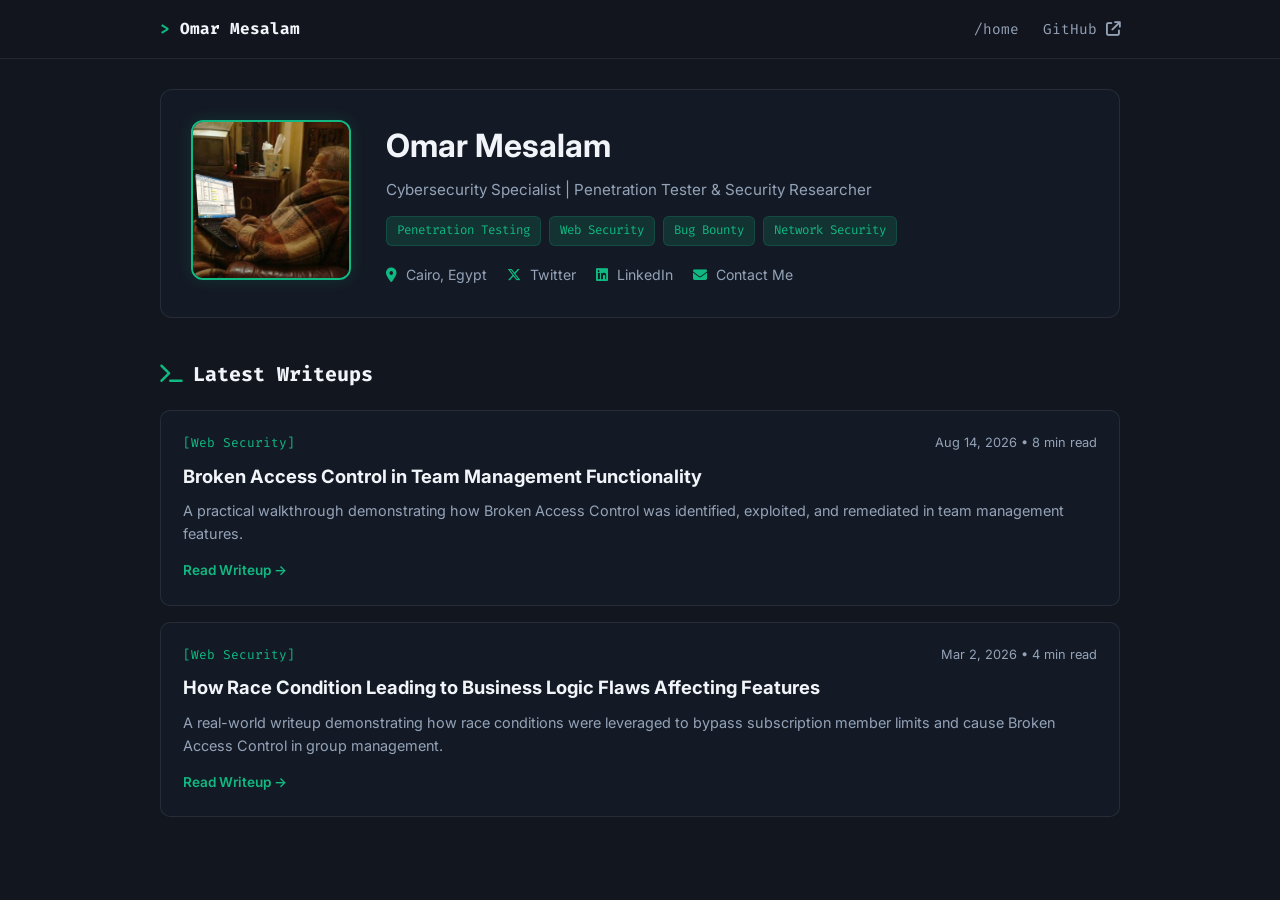
==== index.html @ b5e9a9a2 "Update Twitter link text in index.html" ====
<!DOCTYPE html>
<html lang="en">
<head>
    <meta charset="UTF-8">
    <meta name="viewport" content="width=device-width, initial-scale=1.0">
    <title>Omar Mesalam | Security Research & Writeups</title>
    
    <!-- Fonts -->
    <link rel="preconnect" href="https://fonts.googleapis.com">
    <link rel="preconnect" href="https://fonts.gstatic.com" crossorigin>
    <link href="https://fonts.googleapis.com/css2?family=Fira+Code:wght@400;500&family=Inter:wght@300;400;600;700&display=swap" rel="stylesheet">
    
    <!-- Icons -->
<link rel="stylesheet" href="https://cdnjs.cloudflare.com/ajax/libs/font-awesome/6.5.1/css/all.min.css">    
    <style>
        :root {
            --bg-dark: #12161f;
            --card-bg: rgba(22, 28, 39, 0.85);
            --border-color: rgba(255, 255, 255, 0.08);
            --accent-green: #10b981;
            --accent-glow: rgba(16, 185, 129, 0.15);
            --text-main: #f1f5f9;
            --text-sub: #94a3b8;
            --font-code: 'Fira Code', monospace;
            --font-sans: 'Inter', sans-serif;
        }

        * {
            margin: 0;
            padding: 0;
            box-sizing: border-box;
        }

        body {
            background-color: var(--bg-dark);
            color: var(--text-main);
            font-family: var(--font-sans);
            line-height: 1.6;
            padding-bottom: 50px;
        }

        /* Top Nav */
        .navbar {
            border-bottom: 1px solid var(--border-color);
            padding: 16px 0;
            background: rgba(18, 22, 31, 0.9);
            position: sticky;
            top: 0;
            z-index: 100;
        }

        .nav-container {
            max-width: 1000px;
            margin: 0 auto;
            padding: 0 20px;
            display: flex;
            justify-content: space-between;
            align-items: center;
        }

        .logo {
            font-family: var(--font-code);
            font-weight: 700;
            color: var(--text-main);
            text-decoration: none;
        }

        .logo-accent { color: var(--accent-green); }

        .nav-links a {
            color: var(--text-sub);
            text-decoration: none;
            margin-left: 20px;
            font-family: var(--font-code);
            font-size: 0.9rem;
        }

        .nav-links a:hover { color: var(--accent-green); }

        /* Main Container */
        .container {
            max-width: 1000px;
            margin: 30px auto;
            padding: 0 20px;
        }

        /* Hero Banner Section (القسم العلوي المطلوب) */
        .hero-banner {
            background: var(--card-bg);
            border: 1px solid var(--border-color);
            border-radius: 12px;
            padding: 30px;
            display: flex;
            align-items: center;
            gap: 35px;
            margin-bottom: 40px;
        }

        .hero-avatar-container {
            flex-shrink: 0;
        }

        .hero-avatar {
            width: 160px;
            height: 160px;
            border-radius: 12px;
            object-fit: cover;
            border: 2px solid var(--accent-green);
            box-shadow: 0 0 15px var(--accent-glow);
        }

        .hero-info {
            flex-grow: 1;
        }

        .hero-name {
            font-size: 2rem;
            font-weight: 700;
            color: var(--text-main);
            margin-bottom: 6px;
        }

        .hero-sub {
            color: var(--text-sub);
            font-size: 0.95rem;
            margin-bottom: 14px;
        }

        .tags-wrapper {
            display: flex;
            gap: 8px;
            flex-wrap: wrap;
            margin-bottom: 18px;
        }

        .tech-tag {
            background: var(--accent-glow);
            color: var(--accent-green);
            border: 1px solid rgba(16, 185, 129, 0.2);
            padding: 4px 10px;
            border-radius: 6px;
            font-size: 0.78rem;
            font-family: var(--font-code);
        }

        .hero-contacts {
            display: flex;
            gap: 20px;
            flex-wrap: wrap;
            font-size: 0.88rem;
            color: var(--text-sub);
        }

        .hero-contacts a {
            color: var(--text-sub);
            text-decoration: none;
        }

        .hero-contacts a:hover { color: var(--accent-green); }
        .hero-contacts i { color: var(--accent-green); margin-right: 5px; }

        /* Recent Writeups Section */
        .section-title {
            font-size: 1.25rem;
            font-family: var(--font-code);
            margin-bottom: 20px;
            display: flex;
            align-items: center;
            gap: 10px;
        }

        .section-title i { color: var(--accent-green); }

        .posts-grid {
            display: flex;
            flex-direction: column;
            gap: 16px;
        }

        .post-card {
            background: var(--card-bg);
            border: 1px solid var(--border-color);
            border-radius: 10px;
            padding: 22px;
            transition: transform 0.2s, border-color 0.2s;
        }

        .post-card:hover {
            border-color: rgba(16, 185, 129, 0.4);
            transform: translateY(-2px);
        }

        .post-meta {
            display: flex;
            justify-content: space-between;
            font-size: 0.8rem;
            color: var(--text-sub);
            margin-bottom: 8px;
        }

        .badge {
            color: var(--accent-green);
            font-family: var(--font-code);
        }

        .post-title {
            font-size: 1.15rem;
            margin-bottom: 8px;
        }

        .post-title a {
            color: var(--text-main);
            text-decoration: none;
        }

        .post-title a:hover { color: var(--accent-green); }

        .post-excerpt {
            color: var(--text-sub);
            font-size: 0.9rem;
            margin-bottom: 12px;
        }

        .read-more {
            color: var(--accent-green);
            text-decoration: none;
            font-size: 0.85rem;
            font-weight: 600;
        }

        @media (max-width: 768px) {
            .hero-banner {
                flex-direction: column;
                text-align: center;
            }
            .hero-contacts, .tags-wrapper {
                justify-content: center;
            }
        }
    </style>
</head>
<body>

    <!-- Header Navbar -->
    <header class="navbar">
        <div class="nav-container">
            <a href="#" class="logo"><span class="logo-accent">&gt;</span> Omar Mesalam</a>
          <nav class="nav-links">
    <a href="index.html" class="active">/home</a>
    <a href="https://github.com/mesalam-340" target="_blank" rel="noopener noreferrer">
        GitHub <i class="fa-solid fa-arrow-up-right-from-square"></i>
    </a>
</nav>
        </div>
    </header>

    <div class="container">
        
        <!-- Hero Section (مكان الدايرة الحمرا والخطوط) -->
        <section class="hero-banner">
            <!-- الصورة مكان الدايرة الحمرا -->
            <div class="hero-avatar-container">
                <img src="./PhotoForBlog.jpeg" alt="Omar Mesalam" class="hero-avatar">
            </div>

            <!-- الاسم والبيانات مكان الخط العريض والخطوط الصغيره -->
            <div class="hero-info">
                <h1 class="hero-name">Omar Mesalam</h1>
                <p class="hero-sub">Cybersecurity Specialist | Penetration Tester & Security Researcher</p>
                
                <div class="tags-wrapper">
                    <span class="tech-tag">Penetration Testing</span>
                    <span class="tech-tag">Web Security</span>
                    <span class="tech-tag">Bug Bounty</span>
<span class="tech-tag">Network Security</span>                </div>

               <div class="hero-contacts">
    <span><i class="fa-solid fa-location-dot"></i> Cairo, Egypt</span>
    <span><i class="fa-brands fa-x-twitter"></i> <a href="https://x.com/Mesalam_340" target="_blank">Twitter</a></span>
    <span><i class="fa-brands fa-linkedin"></i> <a href="https://www.linkedin.com/in/omarmesalam" target="_blank">LinkedIn</a></span>
    <span><i class="fa-solid fa-envelope"></i> <a href="mailto:omarmeslam2@gmail.com">Contact Me</a></span>
</div>
            </div>
        </section>

      <!-- Writeups Section -->
        <main>
            <h2 class="section-title"><i class="fa-solid fa-terminal"></i> Latest Writeups</h2>
            
            <div class="posts-grid">
                
                <!-- Real Writeup -->
                <article class="post-card">
                    <div class="post-meta">
                        <span class="badge">[Web Security]</span>
                        <span>Aug 14, 2026 • 8 min read</span>
                    </div>
                    <h3 class="post-title">
                        <a href="posts/broken-access-control-team-management.html">Broken Access Control in Team Management Functionality</a>
                    </h3>
                    <p class="post-excerpt">
                        A practical walkthrough demonstrating how Broken Access Control was identified, exploited, and remediated in team management features.
                    </p>
                    <a href="posts/broken-access-control-team-management.html" class="read-more">Read Writeup &rarr;</a>
                </article>
               <!-- Card 2 -->
                <article class="post-card">
                    <div class="post-meta">
                        <span class="badge">[Web Security]</span>
                        <span>Mar 2, 2026 • 4 min read</span>
                    </div>
                    <h3 class="post-title">
                        <a href="posts/race-condition-business-logic.html">How Race Condition Leading to Business Logic Flaws Affecting Features</a>
                    </h3>
                    <p class="post-excerpt">
                        A real-world writeup demonstrating how race conditions were leveraged to bypass subscription member limits and cause Broken Access Control in group management.
                    </p>
                    <a href="posts/race-condition-business-logic.html" class="read-more">Read Writeup &rarr;</a>
                </article>
            </div>
            
        </main>

    </div>

</body>
</html>
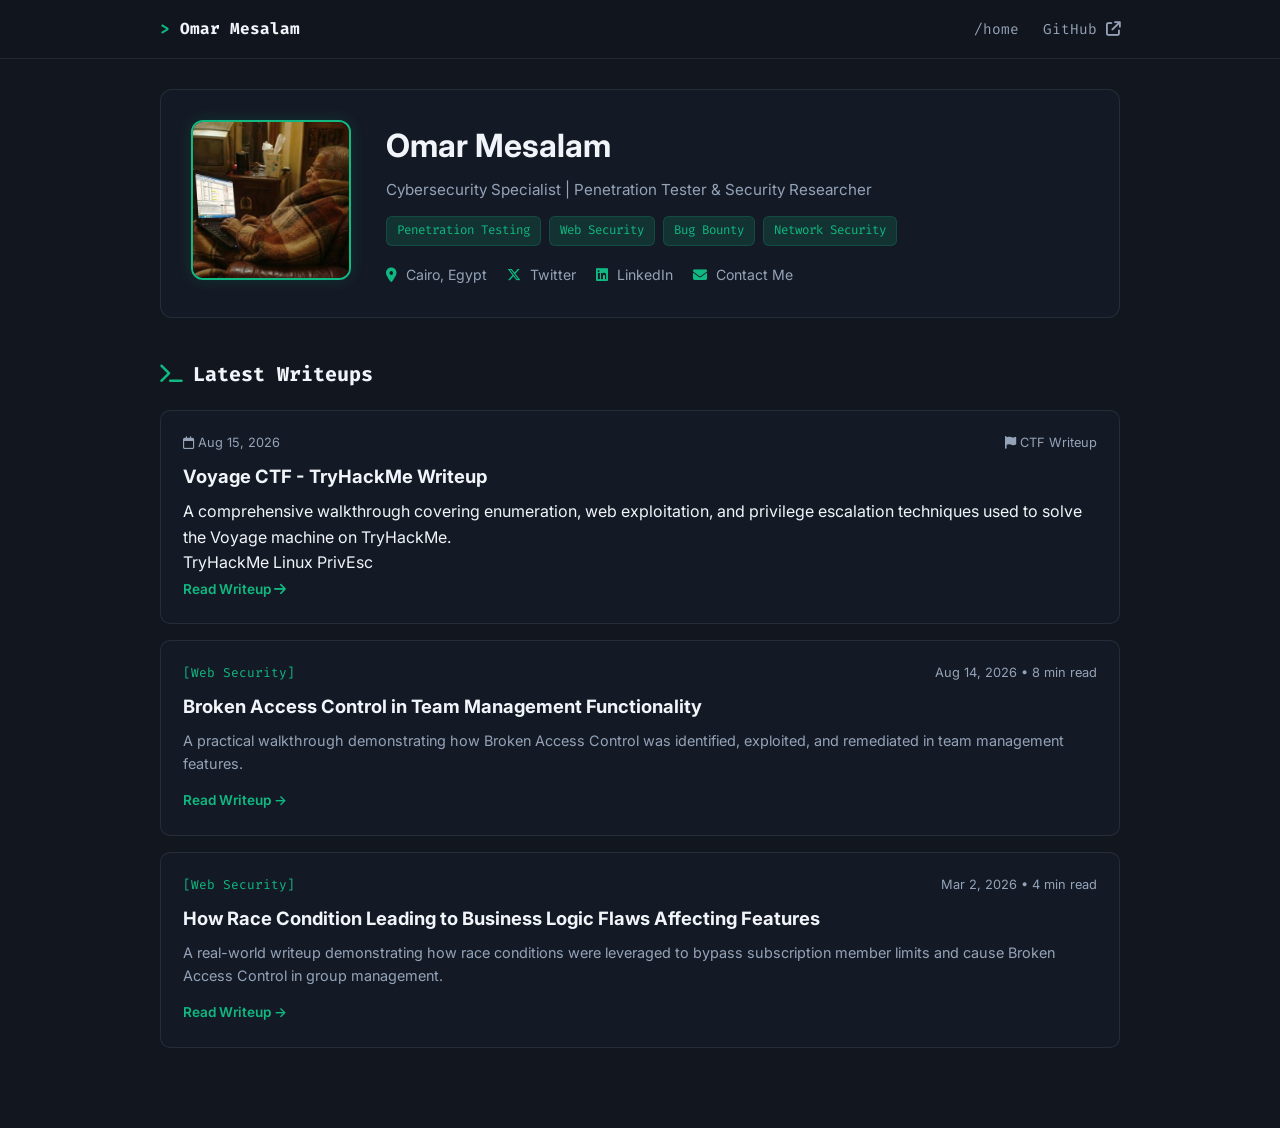
==== commit c11f604b: "Add Voyage CTF Writeup to latest writeups section Added Voyage CTF Writeup article with details on e" ====
--- a/index.html
+++ b/index.html
@@ -288,7 +288,33 @@
             <h2 class="section-title"><i class="fa-solid fa-terminal"></i> Latest Writeups</h2>
             
             <div class="posts-grid">
-                
+                <!-- Voyage CTF Writeup -->
+<article class="post-card">
+    <div class="post-content">
+        <div class="post-meta">
+            <span class="post-date"><i class="fa-regular fa-calendar"></i> Aug 15, 2026</span>
+            <span class="post-category"><i class="fa-solid fa-flag"></i> CTF Writeup</span>
+        </div>
+        
+        <h3 class="post-title">
+            <a href="posts/Voyage-CTF-TryHackMe.html">Voyage CTF - TryHackMe Writeup</a>
+        </h3>
+        
+        <p class="post-description">
+            A comprehensive walkthrough covering enumeration, web exploitation, and privilege escalation techniques used to solve the Voyage machine on TryHackMe.
+        </p>
+        
+        <div class="post-tags">
+            <span class="tag">TryHackMe</span>
+            <span class="tag">Linux</span>
+            <span class="tag">PrivEsc</span>
+        </div>
+        
+        <a href="posts/Voyage-CTF-TryHackMe.html" class="read-more">
+            Read Writeup <i class="fa-solid fa-arrow-right"></i>
+        </a>
+    </div>
+</article>
                 <!-- Real Writeup -->
                 <article class="post-card">
                     <div class="post-meta">
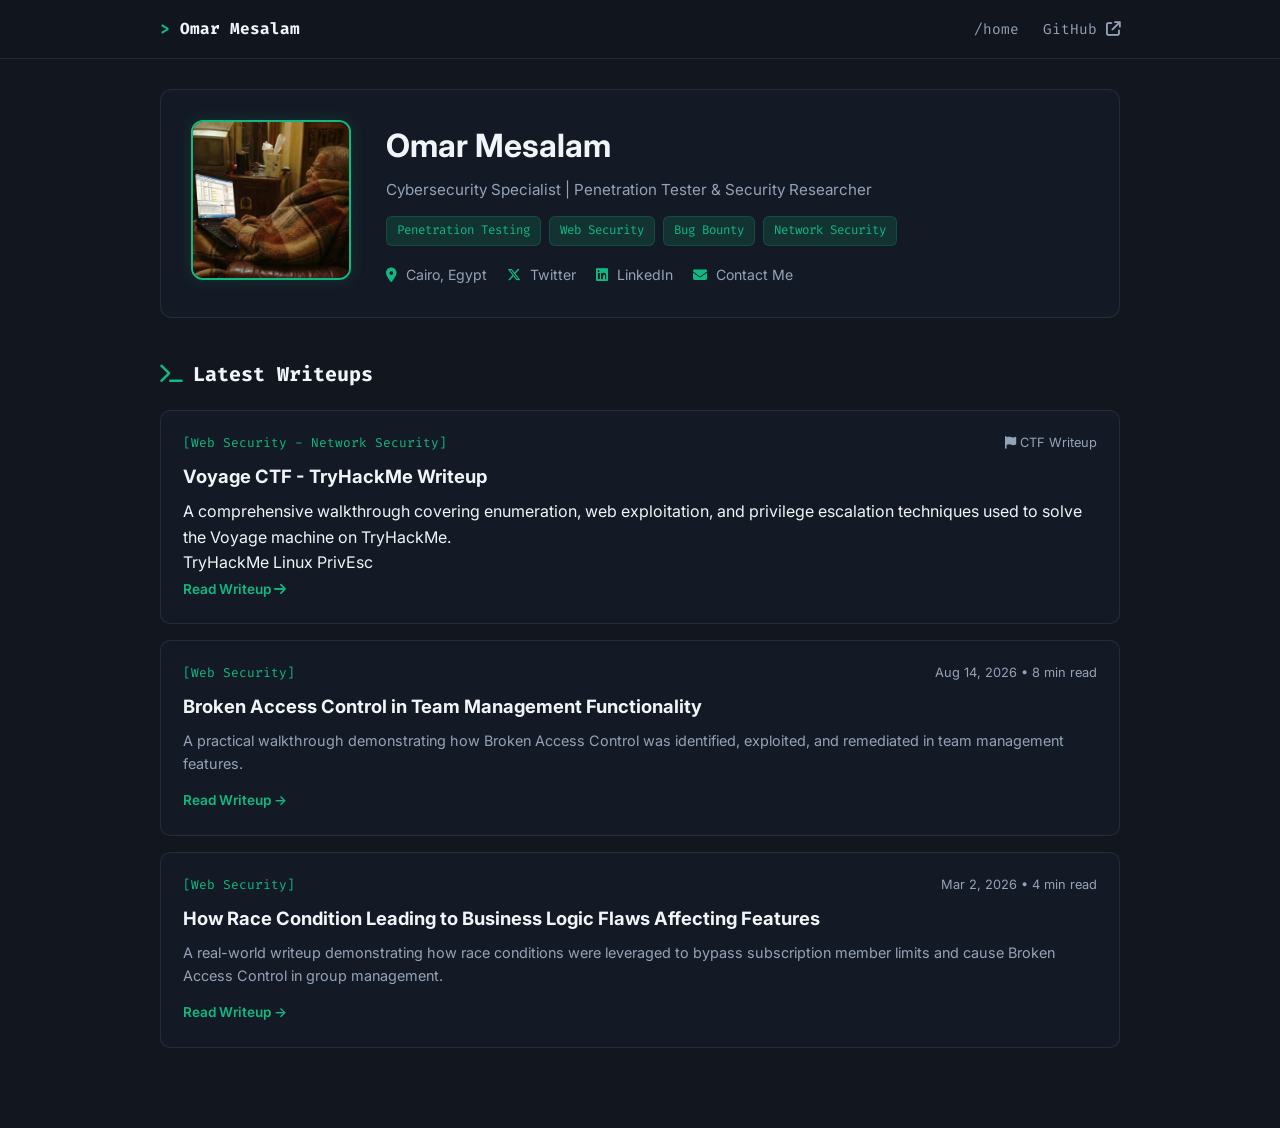
==== commit 42a99eaf: "Update post date and category in index.html" ====
--- a/index.html
+++ b/index.html
@@ -292,7 +292,7 @@
 <article class="post-card">
     <div class="post-content">
         <div class="post-meta">
-            <span class="post-date"><i class="fa-regular fa-calendar"></i> Aug 15, 2026</span>
+          <span class="badge">[Web Security - Network Security]</span>
             <span class="post-category"><i class="fa-solid fa-flag"></i> CTF Writeup</span>
         </div>
         
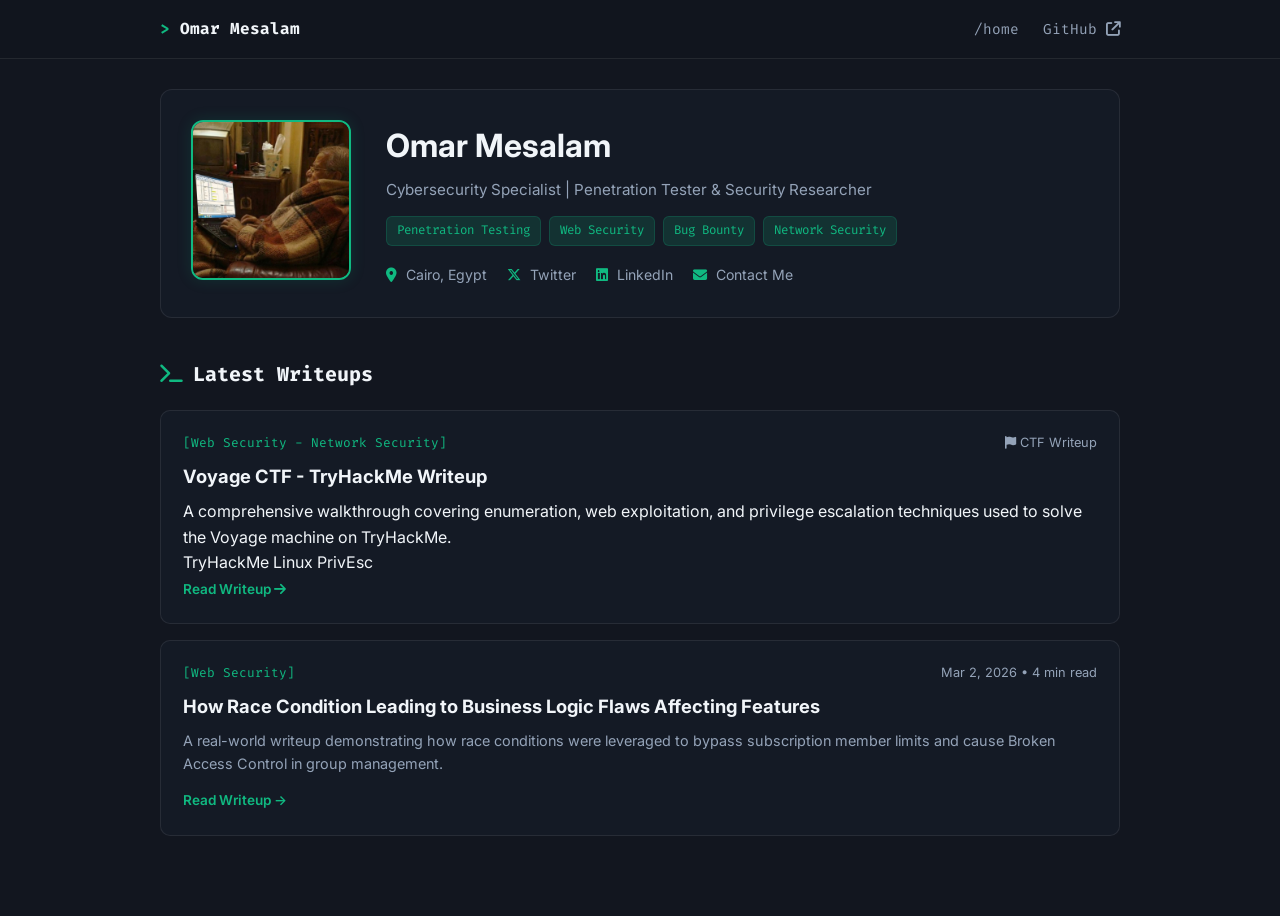
==== commit 826f46e1: "Remove article for Broken Access Control writeup Removed the article section for 'Broken Access Cont" ====
--- a/index.html
+++ b/index.html
@@ -315,20 +315,6 @@
         </a>
     </div>
 </article>
-                <!-- Real Writeup -->
-                <article class="post-card">
-                    <div class="post-meta">
-                        <span class="badge">[Web Security]</span>
-                        <span>Aug 14, 2026 • 8 min read</span>
-                    </div>
-                    <h3 class="post-title">
-                        <a href="posts/broken-access-control-team-management.html">Broken Access Control in Team Management Functionality</a>
-                    </h3>
-                    <p class="post-excerpt">
-                        A practical walkthrough demonstrating how Broken Access Control was identified, exploited, and remediated in team management features.
-                    </p>
-                    <a href="posts/broken-access-control-team-management.html" class="read-more">Read Writeup &rarr;</a>
-                </article>
                <!-- Card 2 -->
                 <article class="post-card">
                     <div class="post-meta">
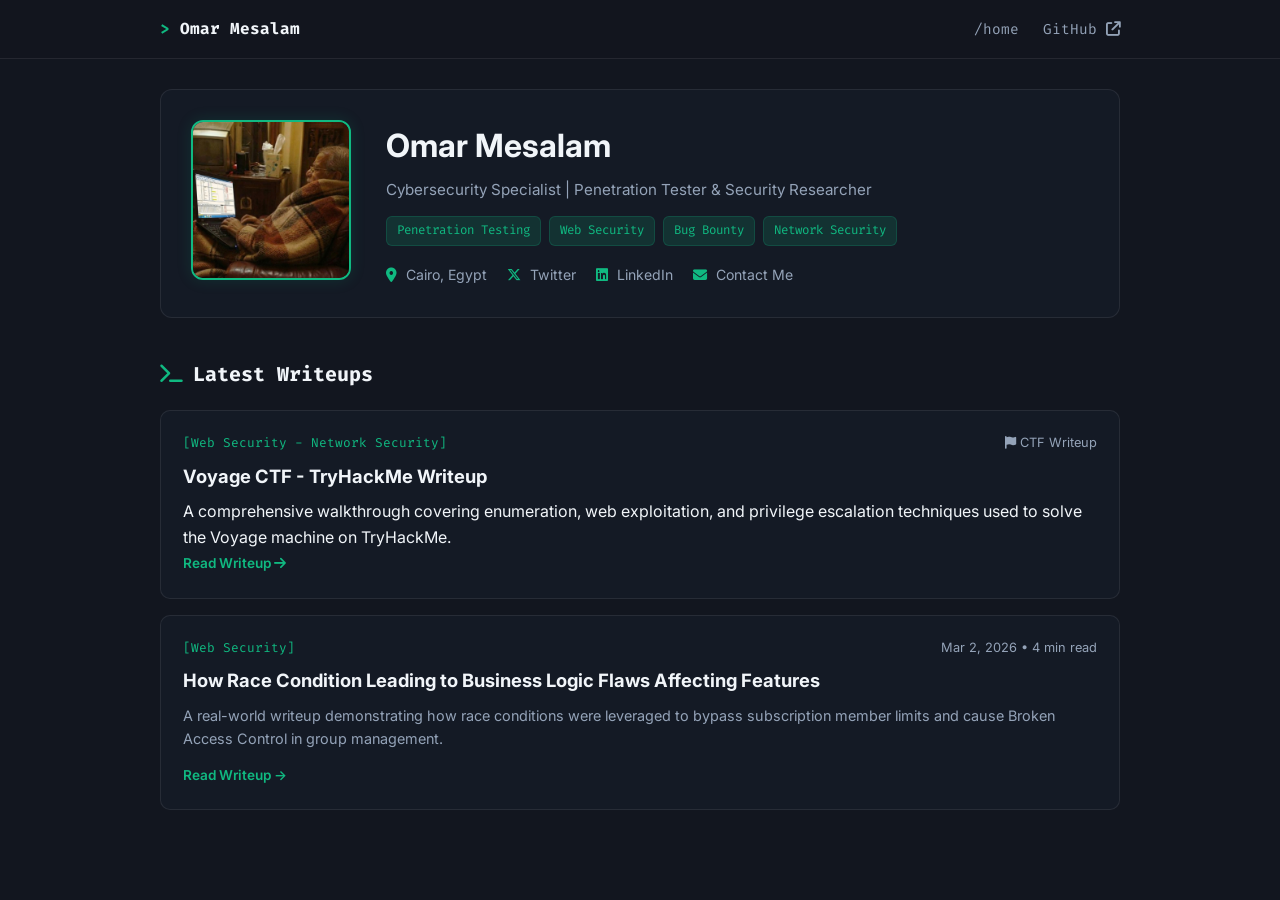
==== commit 750e17f3: "Remove tags from post description in index.html Removed tags section from the post description." ====
--- a/index.html
+++ b/index.html
@@ -304,11 +304,6 @@
             A comprehensive walkthrough covering enumeration, web exploitation, and privilege escalation techniques used to solve the Voyage machine on TryHackMe.
         </p>
         
-        <div class="post-tags">
-            <span class="tag">TryHackMe</span>
-            <span class="tag">Linux</span>
-            <span class="tag">PrivEsc</span>
-        </div>
         
         <a href="posts/Voyage-CTF-TryHackMe.html" class="read-more">
             Read Writeup <i class="fa-solid fa-arrow-right"></i>
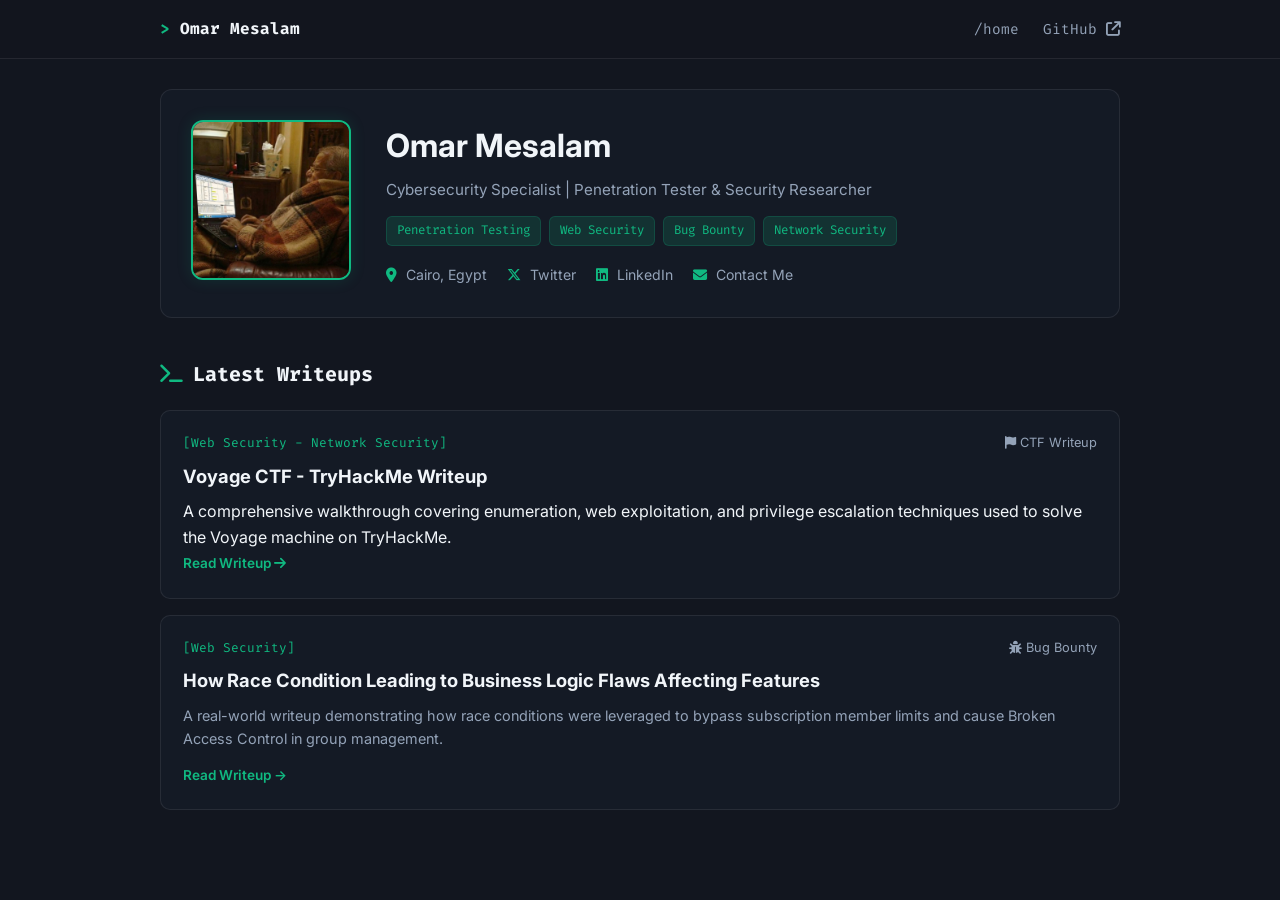
==== commit 82d4f070: "Update post category to Bug Bounty" ====
--- a/index.html
+++ b/index.html
@@ -314,7 +314,7 @@
                 <article class="post-card">
                     <div class="post-meta">
                         <span class="badge">[Web Security]</span>
-                        <span>Mar 2, 2026 • 4 min read</span>
+                        <span class="post-category"><i class="fa-solid fa-bug"></i> Bug Bounty</span>
                     </div>
                     <h3 class="post-title">
                         <a href="posts/race-condition-business-logic.html">How Race Condition Leading to Business Logic Flaws Affecting Features</a>
